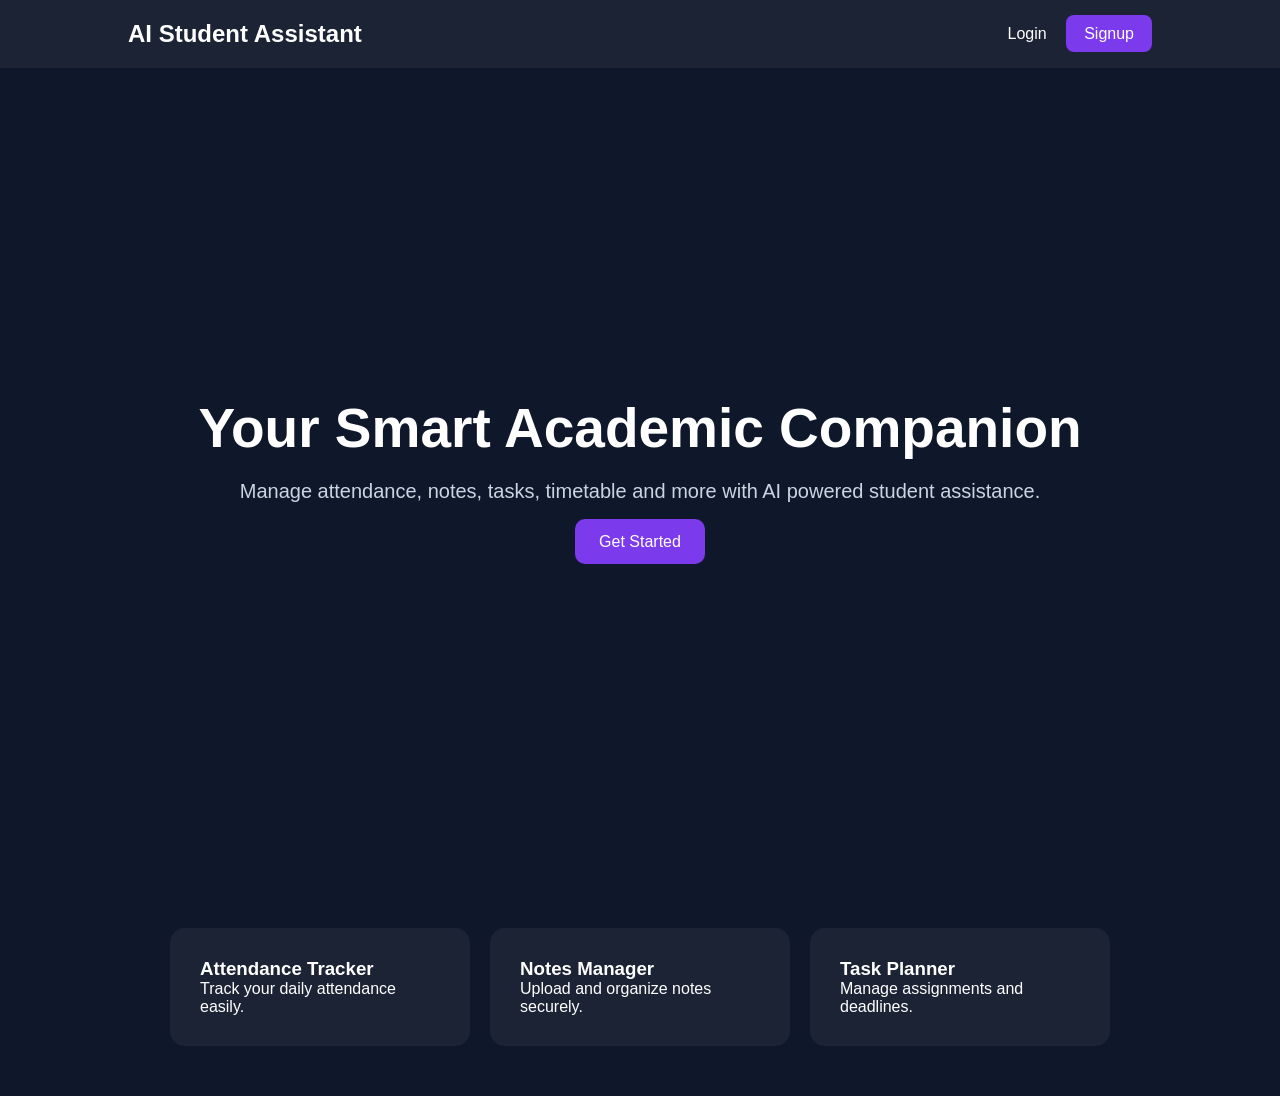
==== index.html @ 0753f766 "Initial project setup" ====
<!DOCTYPE html>
<html lang="en">
<head>
  <meta charset="UTF-8" />
  <meta name="viewport" content="width=device-width, initial-scale=1.0"/>
  <title>AI Student Assistant</title>
  <link rel="stylesheet" href="css/style.css">
</head>
<body>

  <nav class="navbar">
    <h1>AI Student Assistant</h1>

    <div>
      <a href="login.html">Login</a>
      <a href="signup.html" class="btn">Signup</a>
    </div>
  </nav>

  <section class="hero">
    <div class="hero-content">
      <h2>Your Smart Academic Companion</h2>

      <p>
        Manage attendance, notes, tasks, timetable and more
        with AI powered student assistance.
      </p>

      <a href="signup.html" class="hero-btn">
        Get Started
      </a>
    </div>
  </section>

  <section class="features">

    <div class="card">
      <h3>Attendance Tracker</h3>
      <p>Track your daily attendance easily.</p>
    </div>

    <div class="card">
      <h3>Notes Manager</h3>
      <p>Upload and organize notes securely.</p>
    </div>

    <div class="card">
      <h3>Task Planner</h3>
      <p>Manage assignments and deadlines.</p>
    </div>

  </section>

</body>
</html>
---- css/style.css ----
*{
  margin:0;
  padding:0;
  box-sizing:border-box;
  font-family:Arial, sans-serif;
}

body{
  background:#0f172a;
  color:white;
}

.navbar{
  display:flex;
  justify-content:space-between;
  align-items:center;
  padding:20px 10%;
  background:rgba(255,255,255,0.05);
}

.navbar a{
  color:white;
  text-decoration:none;
  margin-left:15px;
}

.btn{
  background:#7c3aed;
  padding:10px 18px;
  border-radius:8px;
}

.hero{
  height:90vh;
  display:flex;
  justify-content:center;
  align-items:center;
  text-align:center;
  padding:20px;
}

.hero-content h2{
  font-size:55px;
  margin-bottom:20px;
}

.hero-content p{
  font-size:20px;
  color:#cbd5e1;
  margin-bottom:30px;
}

.hero-btn{
  background:#7c3aed;
  color:white;
  padding:14px 24px;
  border-radius:10px;
  text-decoration:none;
}

.features{
  display:flex;
  justify-content:center;
  gap:20px;
  padding:50px 10%;
  flex-wrap:wrap;
}

.card{
  background:rgba(255,255,255,0.05);
  padding:30px;
  border-radius:15px;
  width:300px;
}
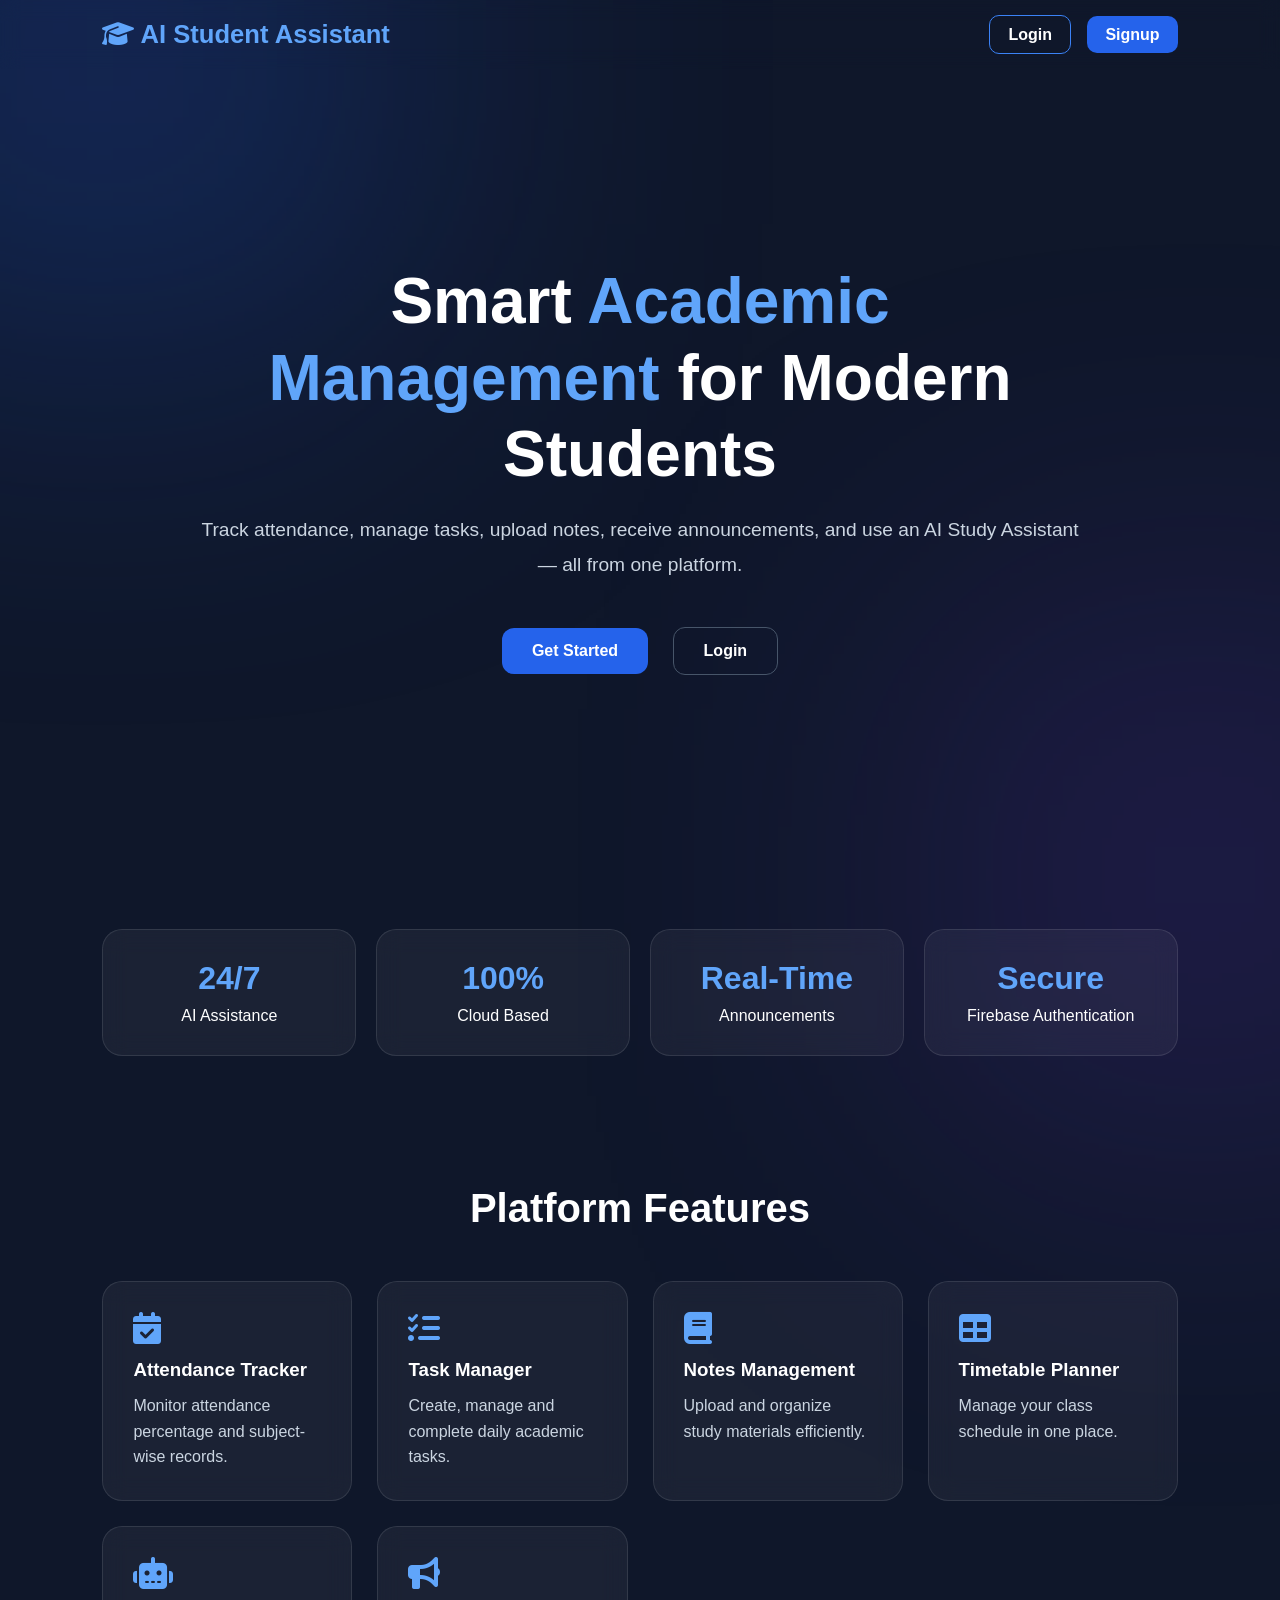
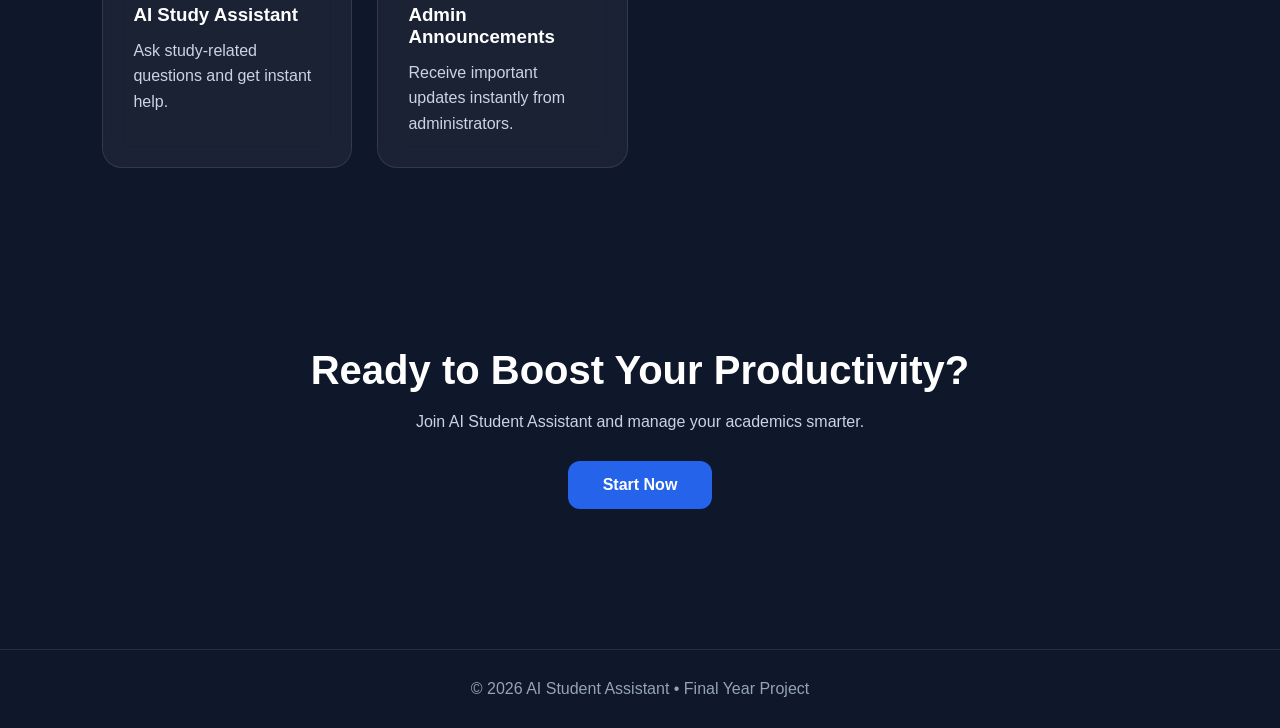
==== commit 1719ba64: "Added admin panel, announcements and landing page" ====
--- a/index.html
+++ b/index.html
@@ -1,55 +1,397 @@
 <!DOCTYPE html>
+
 <html lang="en">
 <head>
-  <meta charset="UTF-8" />
-  <meta name="viewport" content="width=device-width, initial-scale=1.0"/>
-  <title>AI Student Assistant</title>
-  <link rel="stylesheet" href="css/style.css">
+<meta charset="UTF-8">
+<meta name="viewport" content="width=device-width, initial-scale=1.0">
+
+<title>AI Student Assistant</title>
+
+<link rel="stylesheet" href="https://cdnjs.cloudflare.com/ajax/libs/font-awesome/6.5.1/css/all.min.css">
+
+<style>
+
+*{
+margin:0;
+padding:0;
+box-sizing:border-box;
+font-family:'Segoe UI',sans-serif;
+scroll-behavior:smooth;
+}
+
+body{
+background:#0f172a;
+color:white;
+overflow-x:hidden;
+}
+
+body::before{
+content:"";
+position:fixed;
+width:500px;
+height:500px;
+background:#2563eb;
+filter:blur(180px);
+top:-200px;
+left:-150px;
+opacity:.35;
+z-index:-1;
+}
+
+body::after{
+content:"";
+position:fixed;
+width:450px;
+height:450px;
+background:#7c3aed;
+filter:blur(180px);
+bottom:-200px;
+right:-150px;
+opacity:.25;
+z-index:-1;
+}
+
+nav{
+display:flex;
+justify-content:space-between;
+align-items:center;
+padding:20px 8%;
+backdrop-filter:blur(10px);
+}
+
+.logo{
+font-size:1.6rem;
+font-weight:bold;
+color:#60a5fa;
+}
+
+.nav-buttons a{
+text-decoration:none;
+margin-left:12px;
+padding:10px 18px;
+border-radius:10px;
+font-weight:600;
+}
+
+.login-btn{
+background:transparent;
+border:1px solid #3b82f6;
+color:white;
+}
+
+.signup-btn{
+background:#2563eb;
+color:white;
+}
+
+.hero{
+min-height:90vh;
+display:flex;
+align-items:center;
+justify-content:center;
+text-align:center;
+padding:20px;
+}
+
+.hero-content{
+max-width:900px;
+}
+
+.hero h1{
+font-size:4rem;
+margin-bottom:20px;
+line-height:1.2;
+}
+
+.hero h1 span{
+color:#60a5fa;
+}
+
+.hero p{
+font-size:1.2rem;
+color:#cbd5e1;
+margin-bottom:35px;
+line-height:1.8;
+}
+
+.hero-buttons a{
+display:inline-block;
+margin:10px;
+padding:14px 30px;
+border-radius:12px;
+text-decoration:none;
+font-weight:bold;
+transition:.3s;
+}
+
+.primary-btn{
+background:#2563eb;
+color:white;
+}
+
+.secondary-btn{
+border:1px solid #475569;
+color:white;
+}
+
+.hero-buttons a:hover{
+transform:translateY(-4px);
+}
+
+.stats{
+display:grid;
+grid-template-columns:repeat(auto-fit,minmax(200px,1fr));
+gap:20px;
+padding:50px 8%;
+}
+
+.stat-card{
+background:rgba(255,255,255,.05);
+backdrop-filter:blur(12px);
+border:1px solid rgba(255,255,255,.1);
+padding:30px;
+border-radius:20px;
+text-align:center;
+}
+
+.stat-card h2{
+color:#60a5fa;
+font-size:2rem;
+margin-bottom:10px;
+}
+
+.features{
+padding:80px 8%;
+}
+
+.section-title{
+text-align:center;
+font-size:2.5rem;
+margin-bottom:50px;
+}
+
+.feature-grid{
+display:grid;
+grid-template-columns:repeat(auto-fit,minmax(250px,1fr));
+gap:25px;
+}
+
+.feature-card{
+background:rgba(255,255,255,.05);
+backdrop-filter:blur(12px);
+border:1px solid rgba(255,255,255,.1);
+padding:30px;
+border-radius:20px;
+transition:.3s;
+}
+
+.feature-card:hover{
+transform:translateY(-8px);
+border-color:#3b82f6;
+}
+
+.feature-card i{
+font-size:2rem;
+color:#60a5fa;
+margin-bottom:15px;
+}
+
+.feature-card h3{
+margin-bottom:12px;
+}
+
+.feature-card p{
+color:#cbd5e1;
+line-height:1.6;
+}
+
+.cta{
+padding:100px 20px;
+text-align:center;
+}
+
+.cta h2{
+font-size:2.5rem;
+margin-bottom:20px;
+}
+
+.cta p{
+color:#cbd5e1;
+margin-bottom:30px;
+}
+
+.cta a{
+display:inline-block;
+padding:15px 35px;
+background:#2563eb;
+border-radius:12px;
+text-decoration:none;
+color:white;
+font-weight:bold;
+}
+
+footer{
+text-align:center;
+padding:30px;
+border-top:1px solid rgba(255,255,255,.1);
+color:#94a3b8;
+margin-top:40px;
+}
+
+@media(max-width:768px){
+
+.hero h1{
+font-size:2.5rem;
+}
+
+.hero p{
+font-size:1rem;
+}
+
+}
+
+</style>
+
 </head>
+
 <body>
 
-  <nav class="navbar">
-    <h1>AI Student Assistant</h1>
-
-    <div>
-      <a href="login.html">Login</a>
-      <a href="signup.html" class="btn">Signup</a>
-    </div>
-  </nav>
-
-  <section class="hero">
-    <div class="hero-content">
-      <h2>Your Smart Academic Companion</h2>
-
-      <p>
-        Manage attendance, notes, tasks, timetable and more
-        with AI powered student assistance.
-      </p>
-
-      <a href="signup.html" class="hero-btn">
-        Get Started
-      </a>
-    </div>
-  </section>
-
-  <section class="features">
-
-    <div class="card">
-      <h3>Attendance Tracker</h3>
-      <p>Track your daily attendance easily.</p>
-    </div>
-
-    <div class="card">
-      <h3>Notes Manager</h3>
-      <p>Upload and organize notes securely.</p>
-    </div>
-
-    <div class="card">
-      <h3>Task Planner</h3>
-      <p>Manage assignments and deadlines.</p>
-    </div>
-
-  </section>
+<nav>
+
+<div class="logo">
+<i class="fa-solid fa-graduation-cap"></i>
+AI Student Assistant
+</div>
+
+<div class="nav-buttons">
+<a href="login.html" class="login-btn">Login</a>
+<a href="signup.html" class="signup-btn">Signup</a>
+</div>
+
+</nav>
+
+<section class="hero">
+
+<div class="hero-content">
+
+<h1>
+Smart <span>Academic Management</span>
+for Modern Students
+</h1>
+
+<p>
+Track attendance, manage tasks, upload notes,
+receive announcements, and use an AI Study Assistant —
+all from one platform.
+</p>
+
+<div class="hero-buttons">
+
+<a href="signup.html" class="primary-btn">
+Get Started
+</a>
+
+<a href="login.html" class="secondary-btn">
+Login
+</a>
+
+</div>
+
+</div>
+
+</section>
+
+<section class="stats">
+
+<div class="stat-card">
+<h2>24/7</h2>
+<p>AI Assistance</p>
+</div>
+
+<div class="stat-card">
+<h2>100%</h2>
+<p>Cloud Based</p>
+</div>
+
+<div class="stat-card">
+<h2>Real-Time</h2>
+<p>Announcements</p>
+</div>
+
+<div class="stat-card">
+<h2>Secure</h2>
+<p>Firebase Authentication</p>
+</div>
+
+</section>
+
+<section class="features">
+
+<h2 class="section-title">
+Platform Features
+</h2>
+
+<div class="feature-grid">
+
+<div class="feature-card">
+<i class="fa-solid fa-calendar-check"></i>
+<h3>Attendance Tracker</h3>
+<p>Monitor attendance percentage and subject-wise records.</p>
+</div>
+
+<div class="feature-card">
+<i class="fa-solid fa-list-check"></i>
+<h3>Task Manager</h3>
+<p>Create, manage and complete daily academic tasks.</p>
+</div>
+
+<div class="feature-card">
+<i class="fa-solid fa-book"></i>
+<h3>Notes Management</h3>
+<p>Upload and organize study materials efficiently.</p>
+</div>
+
+<div class="feature-card">
+<i class="fa-solid fa-table"></i>
+<h3>Timetable Planner</h3>
+<p>Manage your class schedule in one place.</p>
+</div>
+
+<div class="feature-card">
+<i class="fa-solid fa-robot"></i>
+<h3>AI Study Assistant</h3>
+<p>Ask study-related questions and get instant help.</p>
+</div>
+
+<div class="feature-card">
+<i class="fa-solid fa-bullhorn"></i>
+<h3>Admin Announcements</h3>
+<p>Receive important updates instantly from administrators.</p>
+</div>
+
+</div>
+
+</section>
+
+<section class="cta">
+
+<h2>Ready to Boost Your Productivity?</h2>
+
+<p>
+Join AI Student Assistant and manage your academics smarter.
+</p>
+
+<a href="signup.html">
+Start Now
+</a>
+
+</section>
+
+<footer>
+
+© 2026 AI Student Assistant • Final Year Project
+
+</footer>
 
 </body>
-</html>+</html>
